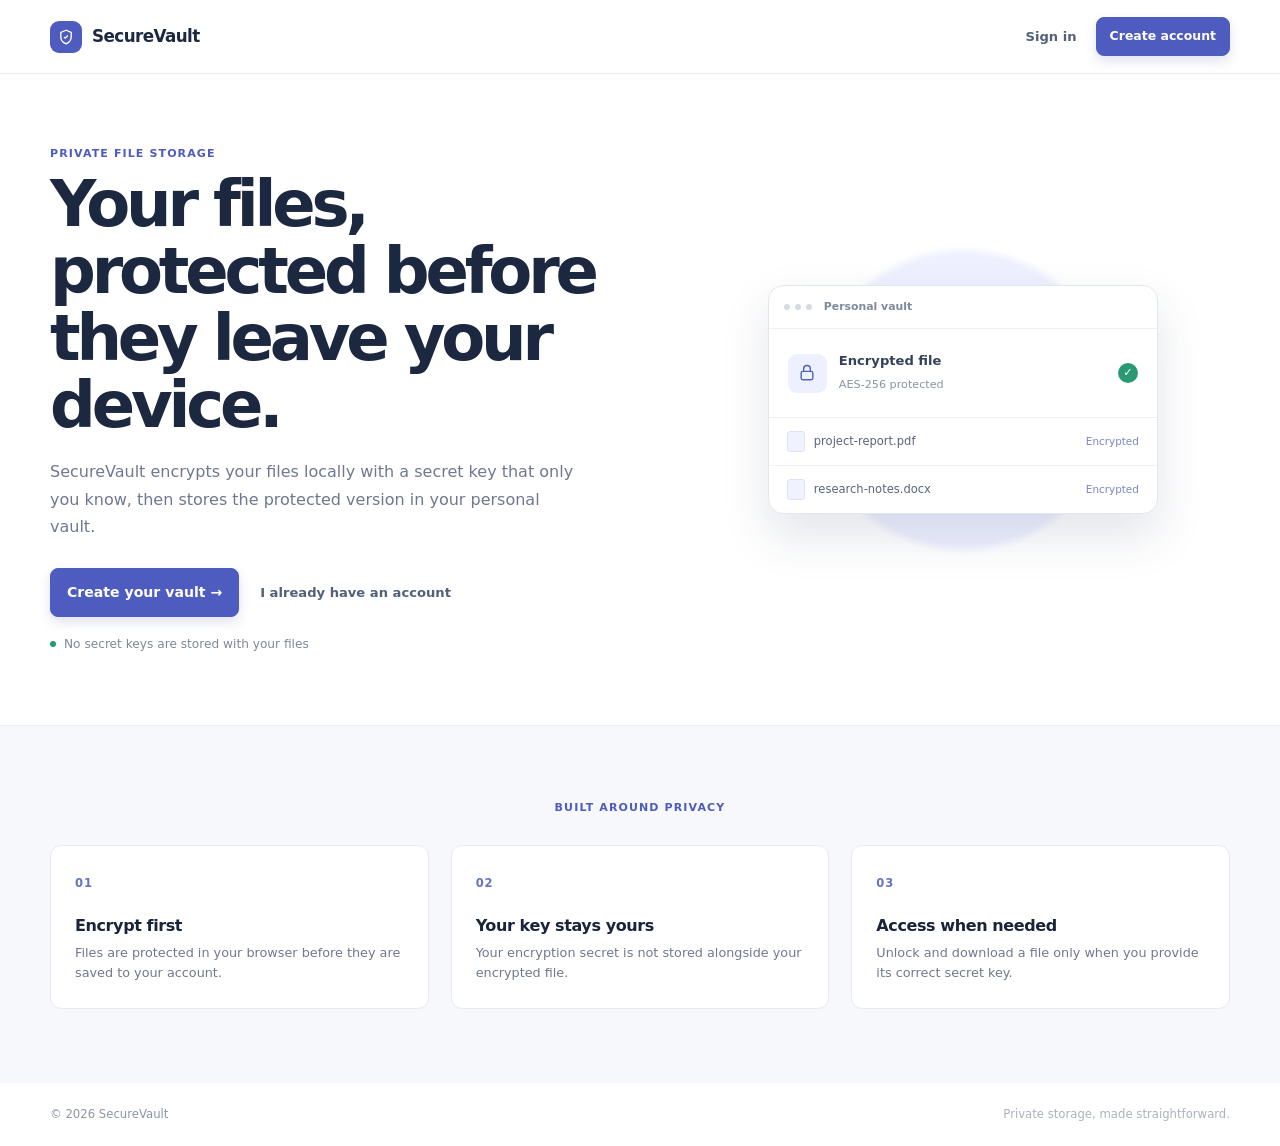
==== index.html @ dd325d26 "initial commit" ====
<!DOCTYPE html>
<html lang="en">
<head>
    <meta charset="UTF-8">
    <meta name="viewport" content="width=device-width, initial-scale=1.0">
    <title>SecureVault — Private file storage</title>
    <link href="https://cdn.jsdelivr.net/npm/bootstrap@5.3.0/dist/css/bootstrap.min.css" rel="stylesheet">
    <link rel="stylesheet" href="style.css">
</head>
<body class="landing-page">
    <header class="landing-header">
        <div class="app-shell landing-nav">
            <a class="brand" href="index.html"><span class="brand-mark" aria-hidden="true"><svg viewBox="0 0 24 24" fill="none" stroke="currentColor" stroke-width="1.8"><path d="M12 3 5 6v5c0 4.5 2.9 8.7 7 10 4.1-1.3 7-5.5 7-10V6l-7-3Z"/><path d="M9.5 12 11 13.5l3.5-3.5"/></svg></span>SecureVault</a>
            <div class="landing-actions"><a class="nav-login" href="auth.html">Sign in</a><a class="btn btn-primary nav-cta" href="signup.html">Create account</a></div>
        </div>
    </header>

    <main>
        <section class="hero app-shell">
            <div class="hero-copy">
                <p class="eyebrow">Private file storage</p>
                <h1>Your files, protected before they leave your device.</h1>
                <p>SecureVault encrypts your files locally with a secret key that only you know, then stores the protected version in your personal vault.</p>
                <div class="hero-actions"><a class="btn btn-primary hero-cta" href="signup.html">Create your vault <span aria-hidden="true">→</span></a><a class="hero-text-link" href="auth.html">I already have an account</a></div>
                <p class="hero-note"><span class="status-dot"></span> No secret keys are stored with your files</p>
            </div>
            <div class="hero-visual" aria-label="Secure file encryption illustration">
                <div class="visual-glow"></div>
                <div class="vault-window">
                    <div class="window-bar"><span></span><span></span><span></span><p>Personal vault</p></div>
                    <div class="window-body"><div class="window-lock"><svg viewBox="0 0 24 24" fill="none" stroke="currentColor" stroke-width="1.7"><rect x="5" y="10" width="14" height="10" rx="2"/><path d="M8 10V7a4 4 0 0 1 8 0v3"/></svg></div><div><strong>Encrypted file</strong><small>AES-256 protected</small></div><span class="window-check">✓</span></div>
                    <div class="file-row"><span class="file-dot"></span><span>project-report.pdf</span><small>Encrypted</small></div>
                    <div class="file-row"><span class="file-dot"></span><span>research-notes.docx</span><small>Encrypted</small></div>
                </div>
            </div>
        </section>

        <section class="trust-section"><div class="app-shell"><p class="eyebrow">Built around privacy</p><div class="feature-grid"><article><span class="feature-icon">01</span><h2>Encrypt first</h2><p>Files are protected in your browser before they are saved to your account.</p></article><article><span class="feature-icon">02</span><h2>Your key stays yours</h2><p>Your encryption secret is not stored alongside your encrypted file.</p></article><article><span class="feature-icon">03</span><h2>Access when needed</h2><p>Unlock and download a file only when you provide its correct secret key.</p></article></div></div></section>
    </main>
    <footer class="landing-footer"><div class="app-shell">© 2026 SecureVault <span>Private storage, made straightforward.</span></div></footer>
</body>
</html>
---- style.css ----
:root { --ink:#19233a; --muted:#6f7890; --line:#e7eaf0; --canvas:#f7f8fb; --surface:#fff; --navy:#1d2942; --indigo:#4e5cbf; --indigo-dark:#404da8; --soft-indigo:#f0f2ff; --green:#1f9d74; }
* { box-sizing:border-box; }
body { margin:0; color:var(--ink); background:var(--canvas); font-family:Inter, ui-sans-serif, system-ui, -apple-system, BlinkMacSystemFont, "Segoe UI", sans-serif; -webkit-font-smoothing:antialiased; }
h1,h2,h3,p { margin-top:0; } button,input { font:inherit; }
.brand { display:inline-flex; align-items:center; gap:10px; color:var(--navy); font-size:1.05rem; font-weight:750; letter-spacing:-.035em; text-decoration:none; }
.brand-light { color:#fff; }.brand-mark { display:grid; place-items:center; width:32px; height:32px; color:#fff; background:var(--indigo); border-radius:9px; }.brand-mark svg { width:18px; height:18px; }.brand-light .brand-mark { background:rgba(255,255,255,.14); }
.eyebrow { margin-bottom:8px; color:var(--indigo); font-size:.69rem; font-weight:750; letter-spacing:.1em; text-transform:uppercase; }.eyebrow-light { color:#aeb9ff; }
.auth-page { min-height:100vh; }.auth-layout { display:grid; grid-template-columns:minmax(420px,1.05fr) minmax(480px,.95fr); min-height:100vh; }
.auth-intro { position:relative; display:flex; flex-direction:column; padding:44px clamp(48px,8vw,130px); color:#fff; overflow:hidden; background:#202b46; }.auth-intro::after { position:absolute; right:-13rem; bottom:-17rem; width:43rem; height:43rem; border:1px solid rgba(177,191,255,.12); border-radius:50%; content:""; box-shadow:0 0 0 65px rgba(177,191,255,.035),0 0 0 130px rgba(177,191,255,.02); }.auth-intro-copy { max-width:520px; margin:auto 0; position:relative; z-index:1; }.auth-intro h1 { max-width:470px; margin-bottom:20px; font-size:clamp(2.5rem,4.5vw,4.4rem); font-weight:650; line-height:1.07; letter-spacing:-.058em; }.auth-intro-copy > p:last-child { max-width:450px; color:#c2c9d9; font-size:1.05rem; line-height:1.7; }.security-note { position:relative; z-index:1; display:flex; gap:13px; align-items:center; color:#bdc5d6; font-size:.82rem; line-height:1.55; }.security-note strong { color:#fff; font-weight:650; }.note-icon { display:grid; flex:0 0 auto; place-items:center; width:35px; height:35px; color:#c9d0ff; background:rgba(255,255,255,.08); border-radius:50%; }.note-icon svg { width:17px; }
.auth-panel { display:grid; place-items:center; padding:48px 30px; background:#fff; }.auth-card { width:min(100%,410px); }.auth-card-heading { margin-bottom:32px; }.auth-card h2 { margin-bottom:10px; font-size:1.9rem; font-weight:680; letter-spacing:-.045em; }.auth-card-heading > p:last-child { margin:0; color:var(--muted); font-size:.93rem; line-height:1.6; }
.field-group { margin-bottom:19px; }.form-label { margin-bottom:8px; color:#354057; font-size:.82rem; font-weight:680; }.form-control { min-height:47px; padding:11px 13px; color:var(--ink); border:1px solid #dfe3eb; border-radius:8px; box-shadow:none!important; font-size:.92rem; }.form-control::placeholder { color:#a5acba; }.form-control:focus { border-color:#7785db; box-shadow:0 0 0 3px rgba(78,92,191,.11)!important; }.password-field { position:relative; }.password-field .form-control { padding-right:52px; }.password-toggle { position:absolute; top:50%; right:7px; display:grid; place-items:center; width:32px; height:32px; padding:0; color:#6675bf; background:transparent; border:0; border-radius:6px; transform:translateY(-50%); }.password-toggle svg { width:18px; height:18px; }.password-toggle:hover { color:#3f4dab; background:var(--soft-indigo); }.password-toggle:focus-visible { outline:2px solid #8b97e0; outline-offset:1px; }.field-hint { margin:8px 0 0; color:var(--muted); font-size:.76rem; line-height:1.45; }
.btn { border-radius:8px; font-size:.88rem; font-weight:650; transition:background .18s ease,border-color .18s ease,transform .18s ease,box-shadow .18s ease; }.btn:active { transform:translateY(1px); }.btn:disabled { cursor:not-allowed; opacity:.68; box-shadow:none; }.btn-primary { min-height:47px; border:1px solid var(--indigo); background:var(--indigo); box-shadow:0 5px 12px rgba(61,72,162,.16); }.btn-primary:hover,.btn-primary:focus { border-color:var(--indigo-dark); background:var(--indigo-dark); box-shadow:0 7px 16px rgba(61,72,162,.2); }.btn-full { display:flex; justify-content:space-between; align-items:center; width:100%; padding-inline:16px; }.btn-quiet { min-height:45px; margin-top:9px; color:#4f5c77; background:#fff; border:1px solid #e2e6ed; }.btn-quiet:hover { color:var(--navy); border-color:#cbd1dd; background:#fafbfc; }.btn.is-loading { justify-content:center; gap:9px; }.spinner { display:inline-block; width:15px; height:15px; border:2px solid currentColor; border-right-color:transparent; border-radius:50%; animation:spin .65s linear infinite; }.btn-primary .spinner { color:#fff; }.form-message { min-height:20px; margin-top:15px; font-size:.8rem; }.forgot-link { display:inline-block; margin-top:9px; color:#5968bd; font-size:.76rem; font-weight:650; text-decoration:none; }.forgot-link:hover,.auth-switch a:hover { color:#3f4dab; text-decoration:underline; }.auth-switch { margin:18px 0 0; color:#7f8798; font-size:.79rem; text-align:center; }.auth-switch a { color:#5362bd; font-weight:700; text-decoration:none; }.auth-footer { margin-top:28px; color:#9ba3b3; font-size:.72rem; line-height:1.5; text-align:center; }
.app-shell { width:min(1180px,calc(100% - 48px)); margin:auto; }.app-header { height:72px; background:#fff; border-bottom:1px solid var(--line); }.header-inner { display:flex; align-items:center; justify-content:space-between; height:100%; }.account-area { display:flex; gap:11px; align-items:center; }.account-avatar { display:grid; place-items:center; width:30px; height:30px; color:#5260ba; background:var(--soft-indigo); border-radius:50%; font-size:.61rem; font-weight:750; }.user-email { max-width:205px; overflow:hidden; color:#596379; font-size:.8rem; text-overflow:ellipsis; white-space:nowrap; }.btn-logout { min-height:auto; padding:7px 10px; margin-left:7px; color:#596379; border:1px solid transparent; background:transparent; font-size:.78rem; }.btn-logout:hover { color:#29354f; border-color:#e2e6ed; background:#f8f9fb; }
.dashboard-content { padding-top:62px; padding-bottom:45px; }.page-heading { display:flex; align-items:flex-end; justify-content:space-between; margin-bottom:35px; }.page-heading h1 { margin-bottom:9px; font-size:2.1rem; font-weight:680; letter-spacing:-.05em; }.page-heading > div > p:last-child { margin:0; color:var(--muted); font-size:.92rem; }.encrypted-status { display:flex; gap:8px; align-items:center; padding:8px 11px; color:#47605a; background:#f1f8f5; border:1px solid #dcefe6; border-radius:20px; font-size:.72rem; font-weight:650; }.status-dot { width:6px; height:6px; background:var(--green); border-radius:50%; }
.vault-grid { display:grid; grid-template-columns:minmax(280px,.72fr) minmax(450px,1.28fr); gap:23px; align-items:start; }.surface { background:var(--surface); border:1px solid var(--line); border-radius:13px; }.upload-card { padding:27px; }.vault-card { min-height:407px; padding:27px; }.surface-heading { display:flex; gap:13px; margin-bottom:29px; }.surface-heading h2 { margin-bottom:5px; font-size:1.03rem; font-weight:700; letter-spacing:-.025em; }.surface-heading p { margin:0; color:var(--muted); font-size:.79rem; line-height:1.5; }.section-icon { display:grid; flex:0 0 auto; place-items:center; width:37px; height:37px; color:var(--indigo); background:var(--soft-indigo); border-radius:9px; }.section-icon svg { width:19px; }.file-control { padding-top:9px; }.file-control::file-selector-button { padding:5px 9px; margin-right:10px; color:#4d5bb6; background:#f0f2ff; border:0; border-radius:5px; font-size:.76rem; font-weight:650; }.upload-status { margin-top:14px; font-size:.82rem; }.upload-status .alert { padding:10px 12px; margin:0; border-radius:7px; font-size:.78rem; }.vault-heading { justify-content:space-between; align-items:flex-start; padding-bottom:18px; margin-bottom:0; border-bottom:1px solid #edf0f4; }.vault-heading .eyebrow { margin-bottom:5px; }.file-count { padding:5px 9px; color:#5f6b83; background:#f7f8fa; border-radius:5px; font-size:.69rem; font-weight:650; }.file-list { padding-top:8px; }.loading-state { display:flex; gap:9px; align-items:center; justify-content:center; min-height:260px; color:var(--muted); font-size:.8rem; }.loading-state .spinner { color:var(--indigo); }.empty-state { display:flex; flex-direction:column; align-items:center; justify-content:center; min-height:260px; color:var(--muted); text-align:center; }.empty-icon { display:grid; place-items:center; width:44px; height:44px; margin-bottom:13px; color:#9aa4bc; background:#f7f8fc; border-radius:50%; }.empty-icon svg { width:21px; }.empty-state h3 { margin-bottom:5px; color:#536078; font-size:.9rem; font-weight:680; }.empty-state p { margin:0; font-size:.79rem; }.dashboard-footnote { margin:22px 0 0; color:#929aab; font-size:.74rem; text-align:center; } @keyframes spin { to { transform:rotate(360deg); } }
.file-item { display:flex; justify-content:space-between; gap:20px; align-items:center; padding:15px 0; border:0!important; border-bottom:1px solid #edf0f4!important; background:transparent!important; }.file-item:last-child { border-bottom:0!important; }.file-item h6 { margin:0 0 3px!important; color:#34425f!important; font-size:.86rem; font-weight:680; }.file-item small { color:#8a93a4!important; font-size:.72rem; }.file-item .btn-success { padding:7px 10px; color:#4460b7; border:1px solid #dbe1f6; background:#f7f8ff; font-size:.73rem; font-weight:650; }.file-item .btn-success:hover { color:#fff; border-color:#5261bf; background:#5261bf; }
.toast-container { position:fixed; z-index:1100; top:22px; right:22px; display:grid; gap:10px; width:min(360px,calc(100vw - 32px)); }.app-toast { display:flex; gap:11px; align-items:flex-start; padding:13px 15px; color:#33405c; background:#fff; border:1px solid var(--line); border-left:3px solid var(--indigo); border-radius:10px; box-shadow:0 12px 30px rgba(20,31,54,.12); font-size:.82rem; line-height:1.45; animation:toast-in .22s ease-out; }.app-toast::before { flex:0 0 auto; width:7px; height:7px; margin-top:5px; background:var(--indigo); border-radius:50%; content:""; }.app-toast.toast-success { border-left-color:var(--green); }.app-toast.toast-success::before { background:var(--green); }.app-toast.toast-error { border-left-color:#c44a55; }.app-toast.toast-error::before { background:#c44a55; }.app-modal { position:fixed; z-index:1050; inset:0; display:none; place-items:center; padding:20px; }.app-modal.is-open { display:grid; }.app-modal-backdrop { position:absolute; inset:0; background:rgba(20,29,48,.48); backdrop-filter:blur(3px); }.app-modal-card { position:relative; z-index:1; width:min(100%,410px); padding:29px; background:#fff; border-radius:13px; box-shadow:0 22px 60px rgba(15,25,48,.22); animation:modal-in .18s ease-out; }.modal-close { position:absolute; top:14px; right:14px; display:grid; place-items:center; width:28px; height:28px; padding:0; color:#778096; background:transparent; border:0; border-radius:5px; font-size:1.3rem; line-height:1; }.modal-close:hover { color:var(--ink); background:#f4f6f9; }.modal-icon { display:grid; place-items:center; width:40px; height:40px; margin-bottom:18px; color:var(--indigo); background:var(--soft-indigo); border-radius:10px; }.modal-icon svg { width:20px; }.app-modal-card h2 { margin-bottom:7px; font-size:1.2rem; font-weight:700; letter-spacing:-.03em; }.app-modal-card > p { margin-bottom:23px; color:var(--muted); font-size:.83rem; line-height:1.55; }.modal-actions { display:flex; justify-content:flex-end; gap:9px; margin-top:22px; }.modal-actions .btn { min-height:40px; padding:8px 13px; }.modal-actions .btn-quiet { margin-top:0; } @keyframes toast-in { from { opacity:0; transform:translateY(-8px); } to { opacity:1; transform:translateY(0); } } @keyframes modal-in { from { opacity:0; transform:scale(.97); } to { opacity:1; transform:scale(1); } }
.landing-page { background:#fff; }.landing-header { height:74px; border-bottom:1px solid var(--line); }.landing-nav { display:flex; align-items:center; justify-content:space-between; height:100%; }.landing-actions { display:flex; gap:19px; align-items:center; }.nav-login,.hero-text-link { color:#52607a; font-size:.82rem; font-weight:650; text-decoration:none; }.nav-login:hover,.hero-text-link:hover { color:var(--indigo); }.nav-cta { min-height:39px; padding:9px 13px; font-size:.78rem; }.hero { display:grid; grid-template-columns:1.05fr .95fr; gap:55px; align-items:center; min-height:540px; padding-top:72px; padding-bottom:72px; }.hero-copy h1 { max-width:630px; margin-bottom:19px; color:#1c2740; font-size:clamp(2.65rem,5vw,4.55rem); font-weight:680; line-height:1.05; letter-spacing:-.065em; }.hero-copy > p:not(.eyebrow):not(.hero-note) { max-width:530px; margin-bottom:28px; color:var(--muted); font-size:1rem; line-height:1.7; }.hero-actions { display:flex; gap:21px; align-items:center; }.hero-cta { min-height:49px; padding:13px 16px; }.hero-note { display:flex; gap:8px; align-items:center; margin:18px 0 0; color:#7e889b; font-size:.76rem; }.hero-visual { position:relative; min-height:350px; display:grid; place-items:center; }.visual-glow { position:absolute; width:300px; height:300px; background:#eef0ff; border-radius:50%; filter:blur(3px); }.vault-window { position:relative; z-index:1; width:min(100%,390px); overflow:hidden; background:#fff; border:1px solid #e3e7f0; border-radius:15px; box-shadow:0 22px 48px rgba(39,52,90,.13); }.window-bar { display:flex; gap:5px; align-items:center; padding:13px 15px; border-bottom:1px solid #edf0f4; }.window-bar span { width:6px; height:6px; background:#d6dae3; border-radius:50%; }.window-bar p { margin:0 0 0 7px; color:#7f899d; font-size:.68rem; font-weight:650; }.window-body { display:flex; gap:12px; align-items:center; padding:22px 19px; border-bottom:1px solid #edf0f4; }.window-lock { display:grid; place-items:center; width:39px; height:39px; color:#5262bd; background:#eef0ff; border-radius:9px; }.window-lock svg { width:20px; }.window-body strong { display:block; color:#34415b; font-size:.82rem; }.window-body small { color:#8992a4; font-size:.7rem; }.window-check { display:grid; place-items:center; width:20px; height:20px; margin-left:auto; color:#fff; background:#2b9a74; border-radius:50%; font-size:.7rem; }.file-row { display:flex; gap:9px; align-items:center; padding:13px 18px; color:#59657b; border-bottom:1px solid #f0f2f5; font-size:.72rem; }.file-row:last-child { border:0; }.file-dot { width:18px; height:21px; background:#f0f2ff; border:1px solid #dce1ff; border-radius:3px; }.file-row small { margin-left:auto; color:#7887bf; font-size:.65rem; }.trust-section { padding:74px 0; background:#f7f8fb; border-top:1px solid #edf0f4; }.trust-section > .app-shell > .eyebrow { text-align:center; }.feature-grid { display:grid; grid-template-columns:repeat(3,1fr); gap:22px; margin-top:28px; }.feature-grid article { padding:24px; background:#fff; border:1px solid var(--line); border-radius:11px; }.feature-icon { color:#6573c7; font-size:.72rem; font-weight:750; letter-spacing:.08em; }.feature-grid h2 { margin:22px 0 8px; font-size:1rem; font-weight:700; letter-spacing:-.025em; }.feature-grid p { margin:0; color:var(--muted); font-size:.8rem; line-height:1.6; }.landing-footer { padding:23px 0; color:#8c95a6; background:#fff; font-size:.73rem; }.landing-footer .app-shell { display:flex; justify-content:space-between; }.landing-footer span { color:#abb1bd; }
@media (max-width:820px) { .auth-layout { grid-template-columns:1fr; }.auth-intro { min-height:300px; padding:30px 32px; }.auth-intro h1 { max-width:600px; font-size:2.5rem; }.auth-intro-copy { margin:50px 0 30px; }.security-note { display:none; }.auth-panel { padding:48px 28px; }.vault-grid { grid-template-columns:1fr; }.page-heading { align-items:flex-start; gap:20px; }.vault-card { min-height:330px; }.hero { grid-template-columns:1fr; gap:24px; min-height:auto; padding-top:64px; }.hero-copy { text-align:center; }.hero-copy h1,.hero-copy > p:not(.eyebrow):not(.hero-note) { margin-right:auto; margin-left:auto; }.hero-actions,.hero-note { justify-content:center; }.hero-visual { min-height:280px; }.feature-grid { grid-template-columns:1fr; max-width:500px; margin-right:auto; margin-left:auto; } }
@media (max-width:550px) { .app-shell { width:min(100% - 32px,1180px); }.app-header { height:64px; }.user-email { display:none; }.account-area { gap:5px; }.dashboard-content { padding-top:38px; }.page-heading { display:block; margin-bottom:26px; }.encrypted-status { display:inline-flex; margin-top:16px; }.page-heading h1 { font-size:1.85rem; }.upload-card,.vault-card { padding:20px; }.auth-intro { min-height:250px; padding:26px 25px; }.auth-intro h1 { font-size:2.15rem; }.auth-panel { padding:38px 24px; }.auth-card h2 { font-size:1.65rem; }.file-item { gap:12px; align-items:flex-start; }.file-item .btn-success { white-space:nowrap; }.landing-header { height:65px; }.landing-actions { gap:13px; }.nav-login { font-size:.76rem; }.nav-cta { min-height:35px; padding:7px 9px; font-size:.7rem; }.hero { padding-top:50px; padding-bottom:52px; }.hero-copy h1 { font-size:2.55rem; }.hero-actions { flex-direction:column; gap:15px; }.hero-cta { width:100%; justify-content:space-between; }.hero-visual { min-height:240px; }.vault-window { max-width:330px; }.trust-section { padding:52px 0; }.landing-footer .app-shell { display:block; text-align:center; }.landing-footer span { display:block; margin-top:5px; } }
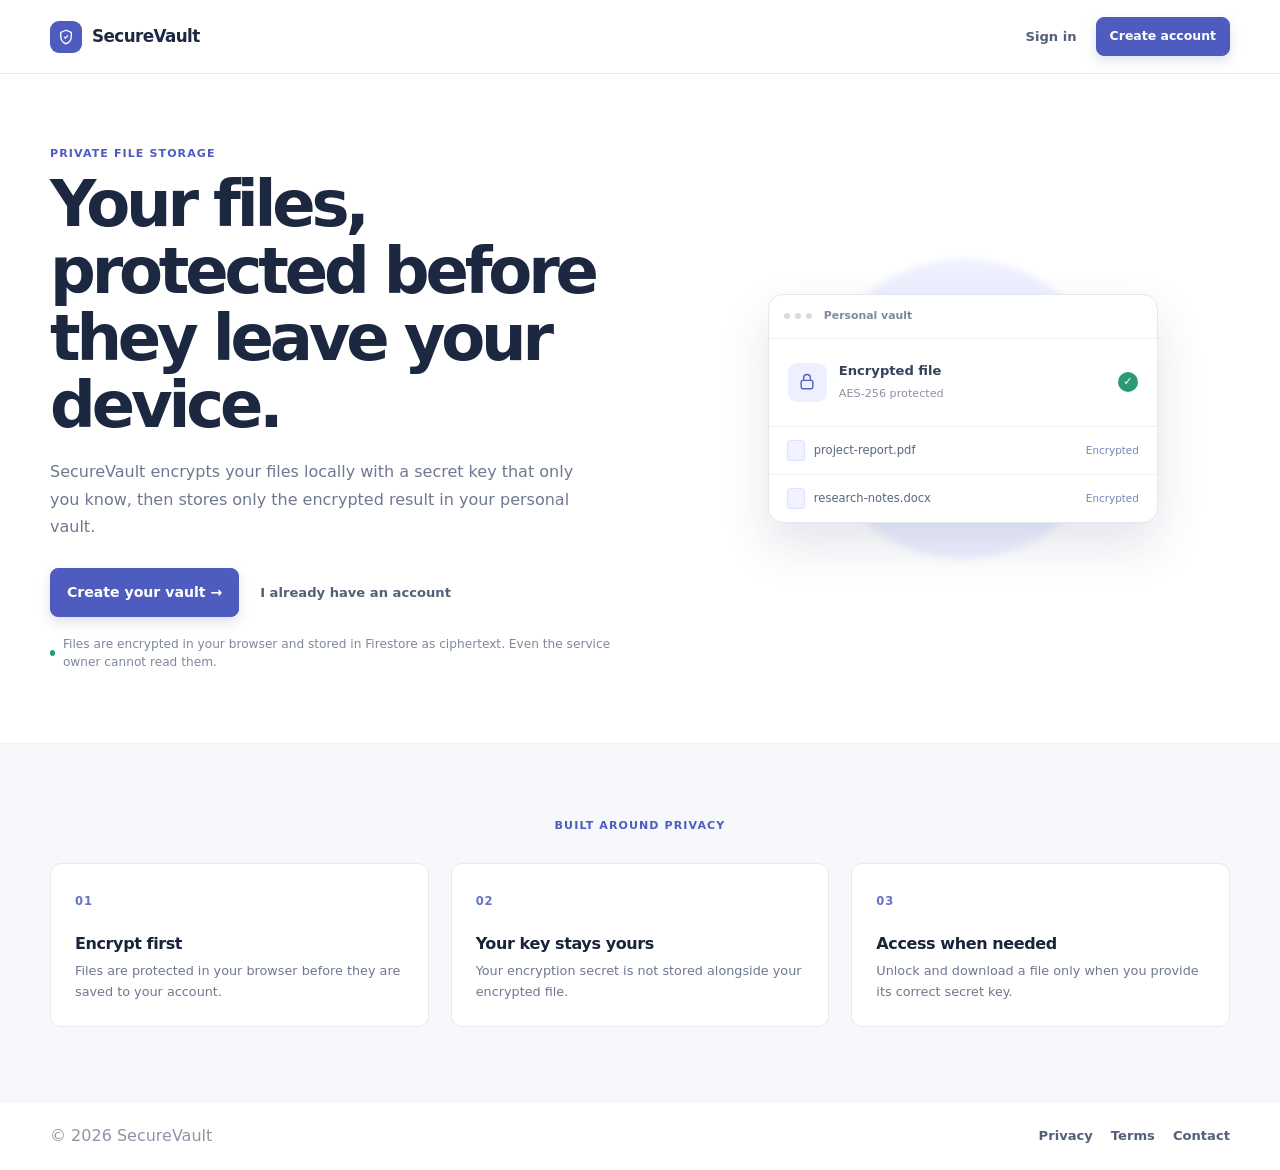
==== commit 98ac5263: "new push" ====
--- a/index.html
+++ b/index.html
@@ -20,9 +20,9 @@
             <div class="hero-copy">
                 <p class="eyebrow">Private file storage</p>
                 <h1>Your files, protected before they leave your device.</h1>
-                <p>SecureVault encrypts your files locally with a secret key that only you know, then stores the protected version in your personal vault.</p>
+                <p>SecureVault encrypts your files locally with a secret key that only you know, then stores only the encrypted result in your personal vault.</p>
                 <div class="hero-actions"><a class="btn btn-primary hero-cta" href="signup.html">Create your vault <span aria-hidden="true">→</span></a><a class="hero-text-link" href="auth.html">I already have an account</a></div>
-                <p class="hero-note"><span class="status-dot"></span> No secret keys are stored with your files</p>
+                <p class="hero-note"><span class="status-dot"></span> Files are encrypted in your browser and stored in Firestore as ciphertext. Even the service owner cannot read them.</p>
             </div>
             <div class="hero-visual" aria-label="Secure file encryption illustration">
                 <div class="visual-glow"></div>
@@ -37,6 +37,6 @@
 
         <section class="trust-section"><div class="app-shell"><p class="eyebrow">Built around privacy</p><div class="feature-grid"><article><span class="feature-icon">01</span><h2>Encrypt first</h2><p>Files are protected in your browser before they are saved to your account.</p></article><article><span class="feature-icon">02</span><h2>Your key stays yours</h2><p>Your encryption secret is not stored alongside your encrypted file.</p></article><article><span class="feature-icon">03</span><h2>Access when needed</h2><p>Unlock and download a file only when you provide its correct secret key.</p></article></div></div></section>
     </main>
-    <footer class="landing-footer"><div class="app-shell">© 2026 SecureVault <span>Private storage, made straightforward.</span></div></footer>
+    <footer class="landing-footer"><div class="app-shell"><span>© 2026 SecureVault</span><div class="footer-links"><a href="privacy.html">Privacy</a><a href="terms.html">Terms</a><a href="contact.html">Contact</a></div></div></footer>
 </body>
 </html>
--- a/style.css
+++ b/style.css
@@ -10,11 +10,18 @@
 .auth-panel { display:grid; place-items:center; padding:48px 30px; background:#fff; }.auth-card { width:min(100%,410px); }.auth-card-heading { margin-bottom:32px; }.auth-card h2 { margin-bottom:10px; font-size:1.9rem; font-weight:680; letter-spacing:-.045em; }.auth-card-heading > p:last-child { margin:0; color:var(--muted); font-size:.93rem; line-height:1.6; }
 .field-group { margin-bottom:19px; }.form-label { margin-bottom:8px; color:#354057; font-size:.82rem; font-weight:680; }.form-control { min-height:47px; padding:11px 13px; color:var(--ink); border:1px solid #dfe3eb; border-radius:8px; box-shadow:none!important; font-size:.92rem; }.form-control::placeholder { color:#a5acba; }.form-control:focus { border-color:#7785db; box-shadow:0 0 0 3px rgba(78,92,191,.11)!important; }.password-field { position:relative; }.password-field .form-control { padding-right:52px; }.password-toggle { position:absolute; top:50%; right:7px; display:grid; place-items:center; width:32px; height:32px; padding:0; color:#6675bf; background:transparent; border:0; border-radius:6px; transform:translateY(-50%); }.password-toggle svg { width:18px; height:18px; }.password-toggle:hover { color:#3f4dab; background:var(--soft-indigo); }.password-toggle:focus-visible { outline:2px solid #8b97e0; outline-offset:1px; }.field-hint { margin:8px 0 0; color:var(--muted); font-size:.76rem; line-height:1.45; }
 .btn { border-radius:8px; font-size:.88rem; font-weight:650; transition:background .18s ease,border-color .18s ease,transform .18s ease,box-shadow .18s ease; }.btn:active { transform:translateY(1px); }.btn:disabled { cursor:not-allowed; opacity:.68; box-shadow:none; }.btn-primary { min-height:47px; border:1px solid var(--indigo); background:var(--indigo); box-shadow:0 5px 12px rgba(61,72,162,.16); }.btn-primary:hover,.btn-primary:focus { border-color:var(--indigo-dark); background:var(--indigo-dark); box-shadow:0 7px 16px rgba(61,72,162,.2); }.btn-full { display:flex; justify-content:space-between; align-items:center; width:100%; padding-inline:16px; }.btn-quiet { min-height:45px; margin-top:9px; color:#4f5c77; background:#fff; border:1px solid #e2e6ed; }.btn-quiet:hover { color:var(--navy); border-color:#cbd1dd; background:#fafbfc; }.btn.is-loading { justify-content:center; gap:9px; }.spinner { display:inline-block; width:15px; height:15px; border:2px solid currentColor; border-right-color:transparent; border-radius:50%; animation:spin .65s linear infinite; }.btn-primary .spinner { color:#fff; }.form-message { min-height:20px; margin-top:15px; font-size:.8rem; }.forgot-link { display:inline-block; margin-top:9px; color:#5968bd; font-size:.76rem; font-weight:650; text-decoration:none; }.forgot-link:hover,.auth-switch a:hover { color:#3f4dab; text-decoration:underline; }.auth-switch { margin:18px 0 0; color:#7f8798; font-size:.79rem; text-align:center; }.auth-switch a { color:#5362bd; font-weight:700; text-decoration:none; }.auth-footer { margin-top:28px; color:#9ba3b3; font-size:.72rem; line-height:1.5; text-align:center; }
+.auth-note { margin-top:14px; color:#6d7791; font-size:.79rem; line-height:1.6; text-align:center; }
+.footer-links { display:flex; flex-wrap:wrap; gap:18px; align-items:center; }
+.landing-footer { padding:22px 0; color:#8c95a6; background:#fff; border-top:1px solid #edf0f4; }
+.landing-footer .app-shell { display:flex; flex-wrap:wrap; justify-content:space-between; align-items:center; gap:12px; }
+.landing-footer a { color:#52607a; text-decoration:none; font-size:.82rem; font-weight:700; }
+.landing-footer a:hover { color:var(--indigo); }
 .app-shell { width:min(1180px,calc(100% - 48px)); margin:auto; }.app-header { height:72px; background:#fff; border-bottom:1px solid var(--line); }.header-inner { display:flex; align-items:center; justify-content:space-between; height:100%; }.account-area { display:flex; gap:11px; align-items:center; }.account-avatar { display:grid; place-items:center; width:30px; height:30px; color:#5260ba; background:var(--soft-indigo); border-radius:50%; font-size:.61rem; font-weight:750; }.user-email { max-width:205px; overflow:hidden; color:#596379; font-size:.8rem; text-overflow:ellipsis; white-space:nowrap; }.btn-logout { min-height:auto; padding:7px 10px; margin-left:7px; color:#596379; border:1px solid transparent; background:transparent; font-size:.78rem; }.btn-logout:hover { color:#29354f; border-color:#e2e6ed; background:#f8f9fb; }
 .dashboard-content { padding-top:62px; padding-bottom:45px; }.page-heading { display:flex; align-items:flex-end; justify-content:space-between; margin-bottom:35px; }.page-heading h1 { margin-bottom:9px; font-size:2.1rem; font-weight:680; letter-spacing:-.05em; }.page-heading > div > p:last-child { margin:0; color:var(--muted); font-size:.92rem; }.encrypted-status { display:flex; gap:8px; align-items:center; padding:8px 11px; color:#47605a; background:#f1f8f5; border:1px solid #dcefe6; border-radius:20px; font-size:.72rem; font-weight:650; }.status-dot { width:6px; height:6px; background:var(--green); border-radius:50%; }
 .vault-grid { display:grid; grid-template-columns:minmax(280px,.72fr) minmax(450px,1.28fr); gap:23px; align-items:start; }.surface { background:var(--surface); border:1px solid var(--line); border-radius:13px; }.upload-card { padding:27px; }.vault-card { min-height:407px; padding:27px; }.surface-heading { display:flex; gap:13px; margin-bottom:29px; }.surface-heading h2 { margin-bottom:5px; font-size:1.03rem; font-weight:700; letter-spacing:-.025em; }.surface-heading p { margin:0; color:var(--muted); font-size:.79rem; line-height:1.5; }.section-icon { display:grid; flex:0 0 auto; place-items:center; width:37px; height:37px; color:var(--indigo); background:var(--soft-indigo); border-radius:9px; }.section-icon svg { width:19px; }.file-control { padding-top:9px; }.file-control::file-selector-button { padding:5px 9px; margin-right:10px; color:#4d5bb6; background:#f0f2ff; border:0; border-radius:5px; font-size:.76rem; font-weight:650; }.upload-status { margin-top:14px; font-size:.82rem; }.upload-status .alert { padding:10px 12px; margin:0; border-radius:7px; font-size:.78rem; }.vault-heading { justify-content:space-between; align-items:flex-start; padding-bottom:18px; margin-bottom:0; border-bottom:1px solid #edf0f4; }.vault-heading .eyebrow { margin-bottom:5px; }.file-count { padding:5px 9px; color:#5f6b83; background:#f7f8fa; border-radius:5px; font-size:.69rem; font-weight:650; }.file-list { padding-top:8px; }.loading-state { display:flex; gap:9px; align-items:center; justify-content:center; min-height:260px; color:var(--muted); font-size:.8rem; }.loading-state .spinner { color:var(--indigo); }.empty-state { display:flex; flex-direction:column; align-items:center; justify-content:center; min-height:260px; color:var(--muted); text-align:center; }.empty-icon { display:grid; place-items:center; width:44px; height:44px; margin-bottom:13px; color:#9aa4bc; background:#f7f8fc; border-radius:50%; }.empty-icon svg { width:21px; }.empty-state h3 { margin-bottom:5px; color:#536078; font-size:.9rem; font-weight:680; }.empty-state p { margin:0; font-size:.79rem; }.dashboard-footnote { margin:22px 0 0; color:#929aab; font-size:.74rem; text-align:center; } @keyframes spin { to { transform:rotate(360deg); } }
 .file-item { display:flex; justify-content:space-between; gap:20px; align-items:center; padding:15px 0; border:0!important; border-bottom:1px solid #edf0f4!important; background:transparent!important; }.file-item:last-child { border-bottom:0!important; }.file-item h6 { margin:0 0 3px!important; color:#34425f!important; font-size:.86rem; font-weight:680; }.file-item small { color:#8a93a4!important; font-size:.72rem; }.file-item .btn-success { padding:7px 10px; color:#4460b7; border:1px solid #dbe1f6; background:#f7f8ff; font-size:.73rem; font-weight:650; }.file-item .btn-success:hover { color:#fff; border-color:#5261bf; background:#5261bf; }
 .toast-container { position:fixed; z-index:1100; top:22px; right:22px; display:grid; gap:10px; width:min(360px,calc(100vw - 32px)); }.app-toast { display:flex; gap:11px; align-items:flex-start; padding:13px 15px; color:#33405c; background:#fff; border:1px solid var(--line); border-left:3px solid var(--indigo); border-radius:10px; box-shadow:0 12px 30px rgba(20,31,54,.12); font-size:.82rem; line-height:1.45; animation:toast-in .22s ease-out; }.app-toast::before { flex:0 0 auto; width:7px; height:7px; margin-top:5px; background:var(--indigo); border-radius:50%; content:""; }.app-toast.toast-success { border-left-color:var(--green); }.app-toast.toast-success::before { background:var(--green); }.app-toast.toast-error { border-left-color:#c44a55; }.app-toast.toast-error::before { background:#c44a55; }.app-modal { position:fixed; z-index:1050; inset:0; display:none; place-items:center; padding:20px; }.app-modal.is-open { display:grid; }.app-modal-backdrop { position:absolute; inset:0; background:rgba(20,29,48,.48); backdrop-filter:blur(3px); }.app-modal-card { position:relative; z-index:1; width:min(100%,410px); padding:29px; background:#fff; border-radius:13px; box-shadow:0 22px 60px rgba(15,25,48,.22); animation:modal-in .18s ease-out; }.modal-close { position:absolute; top:14px; right:14px; display:grid; place-items:center; width:28px; height:28px; padding:0; color:#778096; background:transparent; border:0; border-radius:5px; font-size:1.3rem; line-height:1; }.modal-close:hover { color:var(--ink); background:#f4f6f9; }.modal-icon { display:grid; place-items:center; width:40px; height:40px; margin-bottom:18px; color:var(--indigo); background:var(--soft-indigo); border-radius:10px; }.modal-icon svg { width:20px; }.app-modal-card h2 { margin-bottom:7px; font-size:1.2rem; font-weight:700; letter-spacing:-.03em; }.app-modal-card > p { margin-bottom:23px; color:var(--muted); font-size:.83rem; line-height:1.55; }.modal-actions { display:flex; justify-content:flex-end; gap:9px; margin-top:22px; }.modal-actions .btn { min-height:40px; padding:8px 13px; }.modal-actions .btn-quiet { margin-top:0; } @keyframes toast-in { from { opacity:0; transform:translateY(-8px); } to { opacity:1; transform:translateY(0); } } @keyframes modal-in { from { opacity:0; transform:scale(.97); } to { opacity:1; transform:scale(1); } }
-.landing-page { background:#fff; }.landing-header { height:74px; border-bottom:1px solid var(--line); }.landing-nav { display:flex; align-items:center; justify-content:space-between; height:100%; }.landing-actions { display:flex; gap:19px; align-items:center; }.nav-login,.hero-text-link { color:#52607a; font-size:.82rem; font-weight:650; text-decoration:none; }.nav-login:hover,.hero-text-link:hover { color:var(--indigo); }.nav-cta { min-height:39px; padding:9px 13px; font-size:.78rem; }.hero { display:grid; grid-template-columns:1.05fr .95fr; gap:55px; align-items:center; min-height:540px; padding-top:72px; padding-bottom:72px; }.hero-copy h1 { max-width:630px; margin-bottom:19px; color:#1c2740; font-size:clamp(2.65rem,5vw,4.55rem); font-weight:680; line-height:1.05; letter-spacing:-.065em; }.hero-copy > p:not(.eyebrow):not(.hero-note) { max-width:530px; margin-bottom:28px; color:var(--muted); font-size:1rem; line-height:1.7; }.hero-actions { display:flex; gap:21px; align-items:center; }.hero-cta { min-height:49px; padding:13px 16px; }.hero-note { display:flex; gap:8px; align-items:center; margin:18px 0 0; color:#7e889b; font-size:.76rem; }.hero-visual { position:relative; min-height:350px; display:grid; place-items:center; }.visual-glow { position:absolute; width:300px; height:300px; background:#eef0ff; border-radius:50%; filter:blur(3px); }.vault-window { position:relative; z-index:1; width:min(100%,390px); overflow:hidden; background:#fff; border:1px solid #e3e7f0; border-radius:15px; box-shadow:0 22px 48px rgba(39,52,90,.13); }.window-bar { display:flex; gap:5px; align-items:center; padding:13px 15px; border-bottom:1px solid #edf0f4; }.window-bar span { width:6px; height:6px; background:#d6dae3; border-radius:50%; }.window-bar p { margin:0 0 0 7px; color:#7f899d; font-size:.68rem; font-weight:650; }.window-body { display:flex; gap:12px; align-items:center; padding:22px 19px; border-bottom:1px solid #edf0f4; }.window-lock { display:grid; place-items:center; width:39px; height:39px; color:#5262bd; background:#eef0ff; border-radius:9px; }.window-lock svg { width:20px; }.window-body strong { display:block; color:#34415b; font-size:.82rem; }.window-body small { color:#8992a4; font-size:.7rem; }.window-check { display:grid; place-items:center; width:20px; height:20px; margin-left:auto; color:#fff; background:#2b9a74; border-radius:50%; font-size:.7rem; }.file-row { display:flex; gap:9px; align-items:center; padding:13px 18px; color:#59657b; border-bottom:1px solid #f0f2f5; font-size:.72rem; }.file-row:last-child { border:0; }.file-dot { width:18px; height:21px; background:#f0f2ff; border:1px solid #dce1ff; border-radius:3px; }.file-row small { margin-left:auto; color:#7887bf; font-size:.65rem; }.trust-section { padding:74px 0; background:#f7f8fb; border-top:1px solid #edf0f4; }.trust-section > .app-shell > .eyebrow { text-align:center; }.feature-grid { display:grid; grid-template-columns:repeat(3,1fr); gap:22px; margin-top:28px; }.feature-grid article { padding:24px; background:#fff; border:1px solid var(--line); border-radius:11px; }.feature-icon { color:#6573c7; font-size:.72rem; font-weight:750; letter-spacing:.08em; }.feature-grid h2 { margin:22px 0 8px; font-size:1rem; font-weight:700; letter-spacing:-.025em; }.feature-grid p { margin:0; color:var(--muted); font-size:.8rem; line-height:1.6; }.landing-footer { padding:23px 0; color:#8c95a6; background:#fff; font-size:.73rem; }.landing-footer .app-shell { display:flex; justify-content:space-between; }.landing-footer span { color:#abb1bd; }
+.landing-page { background:#fff; }.landing-header { height:74px; border-bottom:1px solid var(--line); }.landing-nav { display:flex; align-items:center; justify-content:space-between; height:100%; }.landing-actions { display:flex; gap:19px; align-items:center; }.nav-login,.hero-text-link { color:#52607a; font-size:.82rem; font-weight:650; text-decoration:none; }.nav-login:hover,.hero-text-link:hover { color:var(--indigo); }.nav-cta { min-height:39px; padding:9px 13px; font-size:.78rem; }.hero { display:grid; grid-template-columns:1.05fr .95fr; gap:55px; align-items:center; min-height:540px; padding-top:72px; padding-bottom:72px; }.hero-copy h1 { max-width:630px; margin-bottom:19px; color:#1c2740; font-size:clamp(2.65rem,5vw,4.55rem); font-weight:680; line-height:1.05; letter-spacing:-.065em; }.hero-copy > p:not(.eyebrow):not(.hero-note) { max-width:530px; margin-bottom:28px; color:var(--muted); font-size:1rem; line-height:1.7; }.hero-actions { display:flex; gap:21px; align-items:center; }.hero-cta { min-height:49px; padding:13px 16px; }.hero-note { display:flex; gap:8px; align-items:center; margin:18px 0 0; color:#7e889b; font-size:.76rem; }.hero-visual { position:relative; min-height:350px; display:grid; place-items:center; }.visual-glow { position:absolute; width:300px; height:300px; background:#eef0ff; border-radius:50%; filter:blur(3px); }.vault-window { position:relative; z-index:1; width:min(100%,390px); overflow:hidden; background:#fff; border:1px solid #e3e7f0; border-radius:15px; box-shadow:0 22px 48px rgba(39,52,90,.13); }.window-bar { display:flex; gap:5px; align-items:center; padding:13px 15px; border-bottom:1px solid #edf0f4; }.window-bar span { width:6px; height:6px; background:#d6dae3; border-radius:50%; }.window-bar p { margin:0 0 0 7px; color:#7f899d; font-size:.68rem; font-weight:650; }.window-body { display:flex; gap:12px; align-items:center; padding:22px 19px; border-bottom:1px solid #edf0f4; }.window-lock { display:grid; place-items:center; width:39px; height:39px; color:#5262bd; background:#eef0ff; border-radius:9px; }.window-lock svg { width:20px; }.window-body strong { display:block; color:#34415b; font-size:.82rem; }.window-body small { color:#8992a4; font-size:.7rem; }.window-check { display:grid; place-items:center; width:20px; height:20px; margin-left:auto; color:#fff; background:#2b9a74; border-radius:50%; font-size:.7rem; }.file-row { display:flex; gap:9px; align-items:center; padding:13px 18px; color:#59657b; border-bottom:1px solid #f0f2f5; font-size:.72rem; }.file-row:last-child { border:0; }.file-dot { width:18px; height:21px; background:#f0f2ff; border:1px solid #dce1ff; border-radius:3px; }.file-row small { margin-left:auto; color:#7887bf; font-size:.65rem; }.trust-section { padding:74px 0; background:#f7f8fb; border-top:1px solid #edf0f4; }.trust-section > .app-shell > .eyebrow { text-align:center; }.feature-grid { display:grid; grid-template-columns:repeat(3,1fr); gap:22px; margin-top:28px; }.feature-grid article { padding:24px; background:#fff; border:1px solid var(--line); border-radius:11px; }.feature-icon { color:#6573c7; font-size:.72rem; font-weight:750; letter-spacing:.08em; }.feature-grid h2 { margin:22px 0 8px; font-size:1rem; font-weight:700; letter-spacing:-.025em; }.feature-grid p { margin:0; color:var(--muted); font-size:.8rem; line-height:1.6; }/* landing-footer styles are defined earlier for the unified footer layout */
 @media (max-width:820px) { .auth-layout { grid-template-columns:1fr; }.auth-intro { min-height:300px; padding:30px 32px; }.auth-intro h1 { max-width:600px; font-size:2.5rem; }.auth-intro-copy { margin:50px 0 30px; }.security-note { display:none; }.auth-panel { padding:48px 28px; }.vault-grid { grid-template-columns:1fr; }.page-heading { align-items:flex-start; gap:20px; }.vault-card { min-height:330px; }.hero { grid-template-columns:1fr; gap:24px; min-height:auto; padding-top:64px; }.hero-copy { text-align:center; }.hero-copy h1,.hero-copy > p:not(.eyebrow):not(.hero-note) { margin-right:auto; margin-left:auto; }.hero-actions,.hero-note { justify-content:center; }.hero-visual { min-height:280px; }.feature-grid { grid-template-columns:1fr; max-width:500px; margin-right:auto; margin-left:auto; } }
 @media (max-width:550px) { .app-shell { width:min(100% - 32px,1180px); }.app-header { height:64px; }.user-email { display:none; }.account-area { gap:5px; }.dashboard-content { padding-top:38px; }.page-heading { display:block; margin-bottom:26px; }.encrypted-status { display:inline-flex; margin-top:16px; }.page-heading h1 { font-size:1.85rem; }.upload-card,.vault-card { padding:20px; }.auth-intro { min-height:250px; padding:26px 25px; }.auth-intro h1 { font-size:2.15rem; }.auth-panel { padding:38px 24px; }.auth-card h2 { font-size:1.65rem; }.file-item { gap:12px; align-items:flex-start; }.file-item .btn-success { white-space:nowrap; }.landing-header { height:65px; }.landing-actions { gap:13px; }.nav-login { font-size:.76rem; }.nav-cta { min-height:35px; padding:7px 9px; font-size:.7rem; }.hero { padding-top:50px; padding-bottom:52px; }.hero-copy h1 { font-size:2.55rem; }.hero-actions { flex-direction:column; gap:15px; }.hero-cta { width:100%; justify-content:space-between; }.hero-visual { min-height:240px; }.vault-window { max-width:330px; }.trust-section { padding:52px 0; }.landing-footer .app-shell { display:block; text-align:center; }.landing-footer span { display:block; margin-top:5px; } }
+.modal-icon-danger { color:#c44a55; background:#fff0f1; }.btn-danger { color:#fff; border:1px solid #bd424d; background:#bd424d; }.btn-danger:hover { color:#fff; border-color:#a83640; background:#a83640; }.file-actions { display:flex; gap:7px; align-items:center; }.file-item .btn-success,.file-item .btn-delete { padding:7px 10px; font-size:.73rem; font-weight:650; }.file-item .btn-delete { color:#a94a55; border:1px solid transparent; background:transparent; }.file-item .btn-delete:hover { color:#9c3642; background:#fff1f2; }
